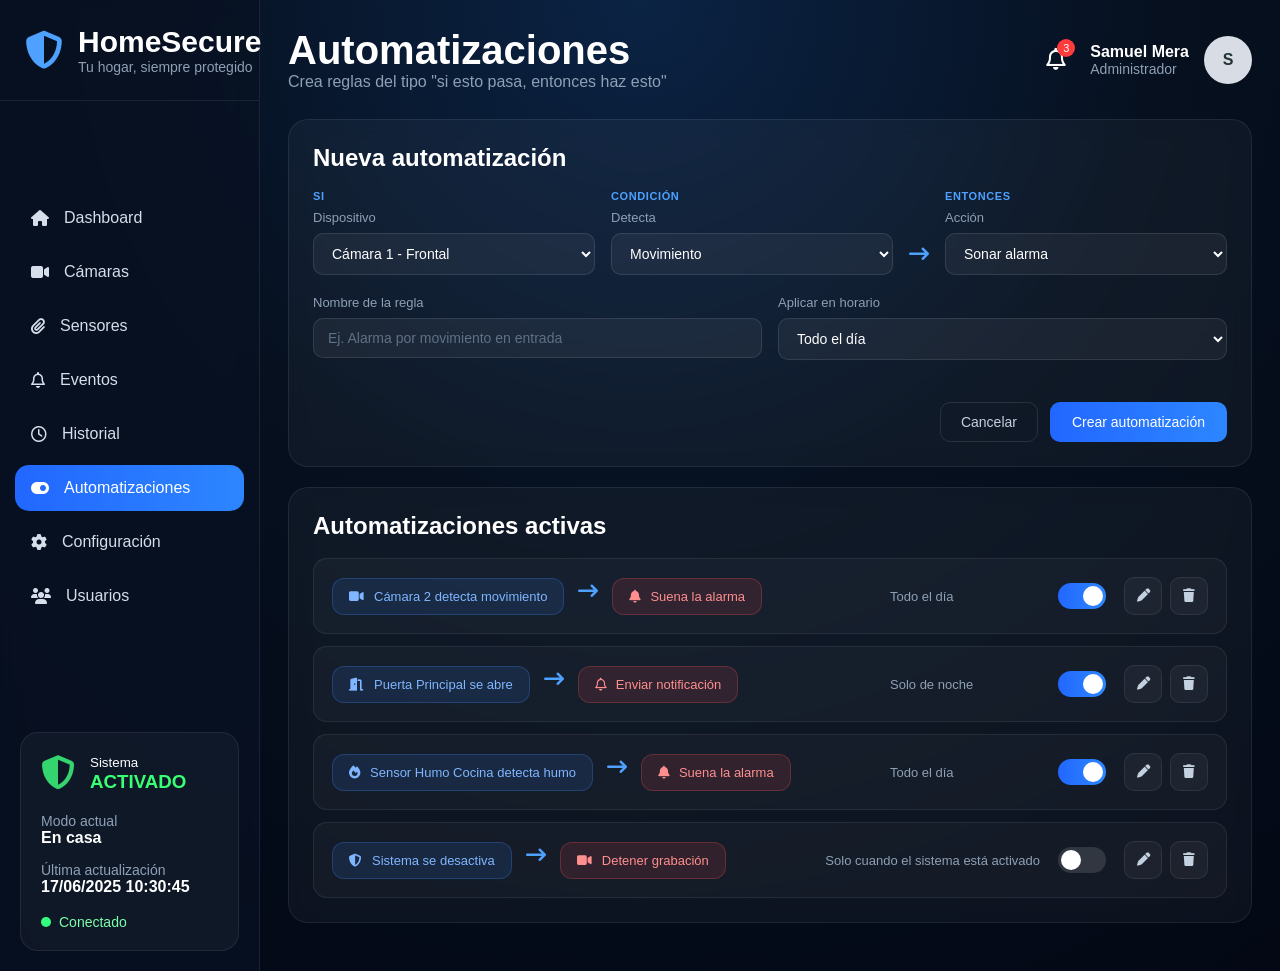
==== automatizacion.html @ 413c31ad "todas las demas paginas" ====
<!DOCTYPE html>
<html lang="es">
<head>
    <meta charset="UTF-8">
    <meta name="viewport" content="width=device-width, initial-scale=1.0">
    <title>HomeSecure - Automatizaciones</title>

    <link rel="stylesheet" href="css/styles.css">

    <!-- Iconos -->
    <link rel="stylesheet"
    href="https://cdnjs.cloudflare.com/ajax/libs/font-awesome/6.7.2/css/all.min.css">
</head>
<body>

<div class="dashboard">

    <!-- ================= SIDEBAR ================= -->

    <aside class="sidebar">

        <div class="logo">
            <i class="fa-solid fa-shield-halved"></i>
            <div>
                <h2>HomeSecure</h2>
                <p>Tu hogar, siempre protegido</p>
            </div>
        </div>

        <nav>

            <a href="index2.html"><i class="fa-solid fa-house"></i> Dashboard</a>
            <a href="camaras.html"><i class="fa-solid fa-video"></i> Cámaras</a>
            <a href="sensores.html"><i class="fa-solid fa-paperclip"></i> Sensores</a>
            <a href="eventos.html"><i class="fa-regular fa-bell"></i> Eventos</a>
            <a href="historial.html"><i class="fa-regular fa-clock"></i> Historial</a>
            <a href="automatizacion.html" class="active"><i class="fa-solid fa-toggle-on"></i> Automatizaciones</a>
            <a href="configuracion.html"><i class="fa-solid fa-gear"></i> Configuración</a>
            <a href="usuarios.html"><i class="fa-solid fa-users"></i> Usuarios</a>

        </nav>

        <div class="system-status">

            <div class="status-header">
                <i class="fa-solid fa-shield-halved"></i>
                <div>
                    <small>Sistema</small>
                    <h3>ACTIVADO</h3>
                </div>
            </div>

            <div class="status-info">
                <p>Modo actual</p>
                <strong>En casa</strong>
            </div>

            <div class="status-info">
                <p>Última actualización</p>
                <strong>17/06/2025 10:30:45</strong>
            </div>

            <div class="online">
                <span></span> Conectado
            </div>

        </div>

    </aside>

    <!-- ================= CONTENIDO ================= -->

    <main class="main-content">

        <!-- Header -->

        <header class="topbar">

            <div>
                <h1>Automatizaciones</h1>
                <p>Crea reglas del tipo "si esto pasa, entonces haz esto"</p>
            </div>

            <div class="user-area">

                <div class="notification">
                    <i class="fa-regular fa-bell"></i>
                    <span>3</span>
                </div>

                <div class="user">

                    <div>
                        <h4>Samuel Mera</h4>
                        <p>Administrador</p>
                    </div>

                    <div class="avatar">S</div>

                </div>

            </div>

        </header>

        <!-- Formulario nueva regla -->

        <section class="config-section">

            <div class="section-title">
                <h2>Nueva automatización</h2>
            </div>

            <form class="rule-builder" id="form-automatizacion">

                <div class="rule-builder-row">

                    <div class="rule-step">
                        <span class="rule-step-label">SI</span>
                        <div class="form-field">
                            <label for="regla-dispositivo">Dispositivo</label>
                            <select id="regla-dispositivo">
                                <option>Cámara 1 - Frontal</option>
                                <option>Cámara 2 - Entrada</option>
                                <option>Cámara 3 - Sala</option>
                                <option>Sensor Puerta Principal</option>
                                <option>Sensor Ventana Trasera</option>
                                <option>Sensor Humo Cocina</option>
                            </select>
                        </div>
                    </div>

                    <div class="rule-step">
                        <span class="rule-step-label">CONDICIÓN</span>
                        <div class="form-field">
                            <label for="regla-condicion">Detecta</label>
                            <select id="regla-condicion">
                                <option>Movimiento</option>
                                <option>Apertura</option>
                                <option>Humo</option>
                                <option>Rotura de vidrio</option>
                                <option>Desconexión</option>
                            </select>
                        </div>
                    </div>

                    <i class="fa-solid fa-arrow-right-long rule-arrow"></i>

                    <div class="rule-step">
                        <span class="rule-step-label">ENTONCES</span>
                        <div class="form-field">
                            <label for="regla-accion">Acción</label>
                            <select id="regla-accion">
                                <option>Sonar alarma</option>
                                <option>Enviar notificación</option>
                                <option>Encender luces</option>
                                <option>Bloquear puerta</option>
                                <option>Grabar clip de 30s</option>
                            </select>
                        </div>
                    </div>

                </div>

                <div class="form-row">
                    <div class="form-field">
                        <label for="regla-nombre">Nombre de la regla</label>
                        <input type="text" id="regla-nombre" placeholder="Ej. Alarma por movimiento en entrada">
                    </div>

                    <div class="form-field">
                        <label for="regla-horario">Aplicar en horario</label>
                        <select id="regla-horario">
                            <option>Todo el día</option>
                            <option>Solo de noche (22:00 - 06:00)</option>
                            <option>Solo cuando el sistema está activado</option>
                        </select>
                    </div>
                </div>

                <div class="form-actions">
                    <button type="button" class="btn-cancel">Cancelar</button>
                    <button type="submit" class="btn-save">Crear automatización</button>
                </div>

            </form>

        </section>

        <!-- Reglas existentes -->

        <section class="config-section">

            <div class="section-title">
                <h2>Automatizaciones activas</h2>
            </div>

            <div class="config-list">

                <div class="rule-card">

                    <div class="rule-flow">
                        <span class="rule-pill trigger"><i class="fa-solid fa-video"></i> Cámara 2 detecta movimiento</span>
                        <i class="fa-solid fa-arrow-right-long rule-arrow"></i>
                        <span class="rule-pill action"><i class="fa-solid fa-bell"></i> Suena la alarma</span>
                    </div>

                    <div class="rule-card-meta">
                        <span>Todo el día</span>
                    </div>

                    <label class="switch">
                        <input type="checkbox" checked>
                        <span class="slider"></span>
                    </label>

                    <div class="config-item-actions">
                        <button class="icon-btn" title="Editar"><i class="fa-solid fa-pen"></i></button>
                        <button class="icon-btn danger" title="Eliminar"><i class="fa-solid fa-trash"></i></button>
                    </div>

                </div>

                <div class="rule-card">

                    <div class="rule-flow">
                        <span class="rule-pill trigger"><i class="fa-solid fa-door-open"></i> Puerta Principal se abre</span>
                        <i class="fa-solid fa-arrow-right-long rule-arrow"></i>
                        <span class="rule-pill action"><i class="fa-regular fa-bell"></i> Enviar notificación</span>
                    </div>

                    <div class="rule-card-meta">
                        <span>Solo de noche</span>
                    </div>

                    <label class="switch">
                        <input type="checkbox" checked>
                        <span class="slider"></span>
                    </label>

                    <div class="config-item-actions">
                        <button class="icon-btn" title="Editar"><i class="fa-solid fa-pen"></i></button>
                        <button class="icon-btn danger" title="Eliminar"><i class="fa-solid fa-trash"></i></button>
                    </div>

                </div>

                <div class="rule-card">

                    <div class="rule-flow">
                        <span class="rule-pill trigger"><i class="fa-solid fa-fire"></i> Sensor Humo Cocina detecta humo</span>
                        <i class="fa-solid fa-arrow-right-long rule-arrow"></i>
                        <span class="rule-pill action"><i class="fa-solid fa-bell"></i> Suena la alarma</span>
                    </div>

                    <div class="rule-card-meta">
                        <span>Todo el día</span>
                    </div>

                    <label class="switch">
                        <input type="checkbox" checked>
                        <span class="slider"></span>
                    </label>

                    <div class="config-item-actions">
                        <button class="icon-btn" title="Editar"><i class="fa-solid fa-pen"></i></button>
                        <button class="icon-btn danger" title="Eliminar"><i class="fa-solid fa-trash"></i></button>
                    </div>

                </div>

                <div class="rule-card">

                    <div class="rule-flow">
                        <span class="rule-pill trigger"><i class="fa-solid fa-shield-halved"></i> Sistema se desactiva</span>
                        <i class="fa-solid fa-arrow-right-long rule-arrow"></i>
                        <span class="rule-pill action"><i class="fa-solid fa-video"></i> Detener grabación</span>
                    </div>

                    <div class="rule-card-meta">
                        <span>Solo cuando el sistema está activado</span>
                    </div>

                    <label class="switch">
                        <input type="checkbox">
                        <span class="slider"></span>
                    </label>

                    <div class="config-item-actions">
                        <button class="icon-btn" title="Editar"><i class="fa-solid fa-pen"></i></button>
                        <button class="icon-btn danger" title="Eliminar"><i class="fa-solid fa-trash"></i></button>
                    </div>

                </div>

            </div>

        </section>

    </main>

</div>

<script>
    document.getElementById('form-automatizacion').addEventListener('submit', function(e){
        e.preventDefault();
    });
</script>

</body>
</html>
---- css/styles.css ----
*{
    margin:0;
    padding:0;
    box-sizing:border-box;
}

body{
    font-family: "Segoe UI", Arial, sans-serif;
    background:
    radial-gradient(circle at top,#0b2344 0%,#06101f 45%,#030814 100%);
    color:white;
}

/* ==========================
   DASHBOARD
========================== */

.dashboard{
    display:grid;
    grid-template-columns:260px 1fr;
    min-height:100vh;
}

/* ==========================
   SIDEBAR
========================== */

.sidebar{

    display:flex;
    flex-direction:column;

    justify-content:space-between;

    background:rgba(8,18,35,.75);
    backdrop-filter:blur(12px);

    border-right:1px solid rgba(255,255,255,.08);

}
h2{
    color: white;
}

.logo{

    display:flex;
    align-items:center;
    gap:15px;

    padding:25px;

    border-bottom:1px solid rgba(255,255,255,.08);

}

.logo i{
    color:#4ea1ff;
    font-size:38px;
}

.logo h2{
    font-size:30px;
}

.logo p{
    color:#8ea0b5;
    font-size:14px;
}

nav{

    display:flex;
    flex-direction:column;

    padding:15px;

    gap:8px;

}

nav a{

    text-decoration:none;
    color:#d5deea;

    display:flex;
    align-items:center;

    gap:15px;

    padding:14px 16px;

    border-radius:14px;

    transition:.3s;

}

nav a:hover{

    background:rgba(255,255,255,.06);

}

nav .active{

    background:linear-gradient(90deg,#2267ff,#2d86ff);

    color:white;

}

.system-status{

    margin:20px;
    padding:20px;

    background:rgba(255,255,255,.04);

    border:1px solid rgba(255,255,255,.08);

    border-radius:18px;

}

.status-header{

    display:flex;
    align-items:center;

    gap:15px;

    margin-bottom:20px;

}

.status-header i{

    color:#34d46f;
    font-size:34px;

}

.status-header h3{
    color:#38ff73;
}

.status-info{

    margin:15px 0;

}

.status-info p{

    color:#8fa1b8;
    font-size:14px;

}

.online{

    display:flex;
    align-items:center;

    gap:8px;

    margin-top:18px;

    color:#7affaa;

    font-size:14px;

}

.online span{

    width:10px;
    height:10px;

    background:#32ff7e;

    border-radius:50%;

}

/* ==========================
   MAIN
========================== */

.main-content{
    padding:28px;
}

/* ==========================
   TOPBAR
========================== */

.topbar{

    display:flex;

    justify-content:space-between;
    align-items:center;

    margin-bottom:28px;

}

.topbar h1{
    font-size:40px;
}

.topbar p{
    color:#8ea0b5;
}

.user-area{

    display:flex;
    align-items:center;

    gap:25px;

}

.notification{

    position:relative;
    font-size:22px;

}

.notification span{

    position:absolute;

    top:-8px;
    right:-10px;

    background:#ff3b3b;

    width:18px;
    height:18px;

    border-radius:50%;

    display:flex;
    justify-content:center;
    align-items:center;

    font-size:11px;

}

.user{

    display:flex;
    align-items:center;

    gap:15px;

}

.user p{
    color:#8ea0b5;
    font-size:14px;
}

.avatar{

    width:48px;
    height:48px;

    border-radius:50%;

    background:#d8dde5;
    color:#233;

    display:flex;
    justify-content:center;
    align-items:center;

    font-weight:bold;

}

/* ==========================
   TARJETAS SUPERIORES
========================== */

.stats{

    display:grid;
    grid-template-columns:repeat(4,1fr);

    gap:18px;

    margin-bottom:22px;

}

.card{

    display:flex;
    align-items:center;

    gap:18px;

    padding:22px;

    background:rgba(255,255,255,.05);

    border:1px solid rgba(255,255,255,.08);

    border-radius:18px;

    backdrop-filter:blur(10px);

    transition:.3s;

}

.card:hover{

    transform:translateY(-4px);

}

.card i{

    font-size:32px;

    padding:18px;

    border-radius:16px;

}

.green i{background:rgba(45,255,119,.15);color:#39ff73;}
.blue i{background:rgba(60,140,255,.15);color:#4ea1ff;}
.purple i{background:rgba(155,90,255,.15);color:#b06dff;}
.red i{background:rgba(255,80,80,.15);color:#ff5a5a;}
.amber i{background:rgba(247,176,52,.15);color:#f7b034;}

.card p{
    color:#8ea0b5;
}

.card span{
    color:#a8b6c8;
    font-size:14px;
}

/* ==========================
   GRID PRINCIPAL
========================== */

.content-grid{

    display:grid;
    grid-template-columns:2fr 1fr;

    gap:20px;

    margin-bottom:20px;

}

/* ==========================
   PANEL GENERAL
========================== */

.camera-section,
.alerts,
.sensor-panel,
.activity{

    background:rgba(255,255,255,.04);

    border:1px solid rgba(255,255,255,.08);

    border-radius:20px;

    padding:18px;

    backdrop-filter:blur(10px);

}

.section-title{

    display:flex;

    justify-content:space-between;
    align-items:center;

    margin-bottom:18px;

}

.section-title a{

    text-decoration:none;
    color:#4ea1ff;

}

/* ==========================
   CAMARAS
========================== */

.camera-grid{

    display:grid;
    grid-template-columns:2.5fr 1fr;

    gap:15px;

}

.camera-main{

    position:relative;

    border-radius:18px;
    overflow:hidden;

}

.camera-main img{

    width:100%;
    height:100%;

    object-fit:cover;

    display:block;

}

.camera-label{

    position:absolute;

    top:16px;
    left:16px;

}

.camera-label h3{

    background:rgba(0,0,0,.45);

    padding:8px 12px;

    border-radius:10px;

    margin-bottom:8px;

}

.camera-label span{

    background:#16b84a;

    padding:6px 12px;

    border-radius:8px;

    font-size:13px;

}

.camera-side{

    display:flex;
    flex-direction:column;

    gap:14px;

}

.camera-small{

    position:relative;

    border-radius:16px;
    overflow:hidden;

}

.camera-small img{

    width:100%;
    height:170px;

    object-fit:cover;

}

.camera-small span{

    position:absolute;

    top:12px;
    left:12px;

    background:#16b84a;

    padding:5px 10px;

    border-radius:8px;

    font-size:12px;

}

.camera-small h4{

    position:absolute;

    top:42px;
    left:12px;

    background:rgba(0,0,0,.45);

    padding:6px 10px;

    border-radius:8px;

    font-size:13px;

}

.btn-link{

    width:100%;

    margin-top:18px;

    padding:12px;

    border-radius:12px;

    border:1px solid rgba(255,255,255,.08);

    background:transparent;

    color:#4ea1ff;

    cursor:pointer;

}

/* ==========================
   ALERTAS
========================== */

.alert{

    display:flex;
    align-items:center;

    gap:14px;

    padding:14px;

    margin-bottom:14px;

    border-radius:14px;

    border:1px solid;

}

.alert i{
    font-size:24px;
}

.alert span{

    margin-left:auto;

    padding:5px 10px;

    border-radius:8px;

    font-size:12px;

}

.high{
    border-color:#5c1c1c;
}
.high i,.high span{
    color:#ff5656;
}

.medium{
    border-color:#5c4015;
}
.medium i,.medium span{
    color:#f7b034;
}

.low{
    border-color:#4b4318;
}
.low i,.low span{
    color:#d9b23f;
}

.info{
    border-color:#1f5336;
}
.info i,.info span{
    color:#45d37d;
}

/* ==========================
   SEGUNDA FILA
========================== */

.bottom-grid{

    display:grid;
    grid-template-columns:1.3fr 1fr;

    gap:20px;

    margin-bottom:20px;

}

/* ==========================
   SENSORES
========================== */

.sensor-grid{

    display:grid;
    grid-template-columns:repeat(3,1fr);

    gap:12px;

}

.sensor{

    border:1px solid rgba(53,255,122,.35);

    background:rgba(20,70,40,.18);

    border-radius:12px;

    padding:14px;

    font-size:14px;

    display:flex;
    align-items:center;

    gap:10px;

}

.sensor i{
    color:#35ff7a;
}

/* ==========================
   GRAFICO
========================== */

.chart-placeholder{

    height:250px;

    border-radius:16px;

    border:1px dashed rgba(255,255,255,.15);

    display:flex;
    justify-content:center;
    align-items:center;

    color:#7f94aa;

}

/* ==========================
   BOTONES
========================== */

.actions{

    display:grid;
    grid-template-columns:repeat(4,1fr);

    gap:18px;

}

.action{

    border:none;

    border-radius:16px;

    padding:20px;

    color:white;

    cursor:pointer;

    font-size:16px;

    display:flex;
    align-items:center;
    justify-content:center;

    gap:12px;

    transition:.3s;

}

.action:hover{

    transform:translateY(-3px);

}

.action.green{
    background:linear-gradient(90deg,#0b5c2f,#179949);
}

.action.dark{
    background:#172230;
}

.action.red{
    background:linear-gradient(90deg,#7f1d1d,#b92b2b);
}

/* ==========================
   RESPONSIVE
========================== */

@media(max-width:1200px){

    .stats{
        grid-template-columns:repeat(2,1fr);
    }

    .content-grid{
        grid-template-columns:1fr;
    }

    .bottom-grid{
        grid-template-columns:1fr;
    }

}

@media(max-width:900px){

    .dashboard{
        grid-template-columns: 1fr;
        grid-template-rows: auto 1fr; 
    }

    .sidebar{
        display: flex;
        flex-direction: column; 
        align-items: stretch;
        
        width: 100%;
        height: auto;
        
        border-right: none;
        border-bottom: 1px solid rgba(255,255,255,.08);
        padding: 15px;
    }

    .logo{
        border-bottom: 1px solid rgba(255,255,255,.05);
        padding: 0 0 15px 0;
        justify-content: center; 
    }

    .logo p {
        display: none;
    }

    nav{
        flex-direction: row;
        flex-wrap: wrap; 
        
        justify-content: center; 
        padding: 15px 0 0 0;
        gap: 8px;
    }

    nav a{
        padding: 8px 14px;
        font-size: 14px;
        gap: 8px;
        flex: 1 1 auto; 
        justify-content: center;
        text-align: center;
    }

    .system-status {
        display: none; 
    }

    /* Estilos del resto del grid */
    .camera-grid{
        grid-template-columns:1fr;
    }

    .sensor-grid{
        grid-template-columns:repeat(2,1fr);
    }

    .actions{
        grid-template-columns:repeat(2,1fr);
    }
}


@media(max-width:600px){

    .stats{
        grid-template-columns:1fr;
    }

    .sensor-grid{
        grid-template-columns:1fr;
    }

    .actions{
        grid-template-columns:1fr;
    }

    .topbar{

        flex-direction:column;
        align-items:flex-start;

        gap:15px;

    }

}

/* ==========================
   PAGINA SENSORES
========================== */

.sensors-toolbar{

    display:flex;
    align-items:center;
    justify-content:space-between;

    flex-wrap:wrap;

    gap:15px;

    margin-bottom:22px;

}

.sensors-filters{

    display:flex;
    gap:10px;

    flex-wrap:wrap;

}

.sensors-filters button{

    border:1px solid rgba(255,255,255,.08);
    background:rgba(255,255,255,.04);
    color:#c3d0e0;

    padding:10px 18px;

    border-radius:12px;

    cursor:pointer;

    font-size:14px;

    transition:.3s;

}

.sensors-filters button:hover{
    background:rgba(255,255,255,.08);
}

.sensors-filters button.active{

    background:linear-gradient(90deg,#2267ff,#2d86ff);
    border-color:transparent;
    color:white;

}

.btn-add-sensor{

    display:flex;
    align-items:center;
    gap:10px;

    border:none;

    padding:12px 20px;

    border-radius:12px;

    background:linear-gradient(90deg,#0b5c2f,#179949);

    color:white;

    cursor:pointer;

    font-size:14px;

    transition:.3s;

}

.btn-add-sensor:hover{
    transform:translateY(-2px);
}

.sensors-full-grid{

    display:grid;
    grid-template-columns:repeat(auto-fill,minmax(280px,1fr));

    gap:18px;

    margin-bottom:26px;

}

.sensor-card{

    background:rgba(255,255,255,.04);

    border:1px solid rgba(255,255,255,.08);

    border-radius:20px;

    padding:20px;

    backdrop-filter:blur(10px);

    transition:.3s;

    position:relative;

}

.sensor-card:hover{
    transform:translateY(-4px);
}

.sensor-card-header{

    display:flex;
    align-items:center;

    gap:14px;

    margin-bottom:16px;

}

.sensor-icon{

    width:52px;
    height:52px;

    border-radius:14px;

    display:flex;
    align-items:center;
    justify-content:center;

    font-size:22px;

    flex-shrink:0;

}

.sensor-card.ok .sensor-icon{
    background:rgba(45,255,119,.15);
    color:#39ff73;
}

.sensor-card.alert .sensor-icon{
    background:rgba(255,80,80,.15);
    color:#ff5a5a;
}

.sensor-card.warning .sensor-icon{
    background:rgba(247,176,52,.15);
    color:#f7b034;
}

.sensor-card.offline .sensor-icon{
    background:rgba(140,150,165,.15);
    color:#8c96a5;
}

.sensor-card-title h3{

    font-size:16px;
    margin-bottom:4px;

}

.sensor-card-title p{

    color:#8ea0b5;
    font-size:13px;

}

.sensor-status-pill{

    position:absolute;

    top:20px;
    right:20px;

    padding:5px 12px;

    border-radius:8px;

    font-size:11px;
    font-weight:600;

    letter-spacing:.3px;

}

.sensor-card.ok .sensor-status-pill{
    background:rgba(45,255,119,.15);
    color:#39ff73;
}

.sensor-card.alert .sensor-status-pill{
    background:rgba(255,80,80,.15);
    color:#ff5a5a;
}

.sensor-card.warning .sensor-status-pill{
    background:rgba(247,176,52,.15);
    color:#f7b034;
}

.sensor-card.offline .sensor-status-pill{
    background:rgba(140,150,165,.15);
    color:#8c96a5;
}

.sensor-card-body{

    display:flex;
    flex-direction:column;

    gap:12px;

}

.sensor-meta{

    display:flex;
    justify-content:space-between;
    align-items:center;

    font-size:13px;

    color:#a8b6c8;

}

.sensor-meta span:first-child{
    color:#8ea0b5;
}

.battery-row{

    display:flex;
    align-items:center;

    gap:10px;

    font-size:13px;

    color:#a8b6c8;

}

.battery-bar{

    flex:1;

    height:8px;

    border-radius:6px;

    background:rgba(255,255,255,.08);

    overflow:hidden;

}

.battery-fill{

    height:100%;

    border-radius:6px;

    background:linear-gradient(90deg,#2d86ff,#4ea1ff);

}

.battery-fill.low{
    background:linear-gradient(90deg,#b92b2b,#ff5a5a);
}

.battery-fill.mid{
    background:linear-gradient(90deg,#b98a1d,#f7b034);
}

@media(max-width:600px){

    .sensors-toolbar{
        flex-direction:column;
        align-items:stretch;
    }

    .sensors-full-grid{
        grid-template-columns:1fr;
    }

}

/* ==========================
   PAGINA EVENTOS
========================== */

.events-panel{

    background:rgba(255,255,255,.04);

    border:1px solid rgba(255,255,255,.08);

    border-radius:20px;

    padding:18px;

    backdrop-filter:blur(10px);

}

.events-table-wrapper{

    border-radius:14px;
    overflow:hidden;

    border:1px solid rgba(255,255,255,.08);

}

/* Sobreescritura del componente tabla de Bootstrap
   para que herede el tema oscuro del dashboard */

.events-table{

    --bs-table-bg:transparent;
    --bs-table-color:#d5deea;
    --bs-table-striped-bg:rgba(255,255,255,.03);
    --bs-table-striped-color:#d5deea;
    --bs-table-hover-bg:rgba(255,255,255,.06);
    --bs-table-hover-color:#ffffff;
    --bs-table-border-color:rgba(255,255,255,.08);

    margin-bottom:0;

}

.events-table thead th{

    background:rgba(255,255,255,.05);

    color:#8ea0b5;

    font-size:12px;
    font-weight:600;
    text-transform:uppercase;
    letter-spacing:.4px;

    border-bottom:1px solid rgba(255,255,255,.08);

    padding:14px 16px;

}

.events-table tbody td{

    padding:14px 16px;

    font-size:14px;

    vertical-align:middle;

}

.events-table tbody td:first-child i{

    width:18px;

    margin-right:10px;

    color:#4ea1ff;

    text-align:center;

}

.badge-urgencia{

    display:inline-block;

    padding:5px 12px;

    border-radius:8px;

    font-size:12px;
    font-weight:600;

}

.badge-urgencia.alta{
    background:rgba(255,80,80,.15);
    color:#ff5656;
}

.badge-urgencia.media{
    background:rgba(247,176,52,.15);
    color:#f7b034;
}

.badge-urgencia.baja{
    background:rgba(217,178,63,.15);
    color:#d9b23f;
}

.badge-urgencia.info{
    background:rgba(69,211,125,.15);
    color:#45d37d;
}

@media(max-width:600px){

    .events-table thead th,
    .events-table tbody td{
        padding:10px 12px;
        font-size:13px;
        white-space:nowrap;
    }

}
/* ==========================
   PAGINA CONFIGURACION
========================== */

.config-tabs{

    display:flex;

    gap:10px;

    margin-bottom:24px;

    flex-wrap:wrap;

}

.config-tab{

    display:flex;
    align-items:center;

    gap:10px;

    border:1px solid rgba(255,255,255,.08);
    background:rgba(255,255,255,.04);
    color:#c3d0e0;

    padding:12px 20px;

    border-radius:14px;

    cursor:pointer;

    font-size:14px;

    transition:.3s;

}

.config-tab:hover{
    background:rgba(255,255,255,.08);
}

.config-tab.active{

    background:linear-gradient(90deg,#2267ff,#2d86ff);
    border-color:transparent;
    color:white;

}

.config-section{

    background:rgba(255,255,255,.04);

    border:1px solid rgba(255,255,255,.08);

    border-radius:20px;

    padding:24px;

    backdrop-filter:blur(10px);

    margin-bottom:20px;

}

.btn-add{

    display:flex;
    align-items:center;
    gap:10px;

    border:none;

    padding:12px 20px;

    border-radius:12px;

    background:linear-gradient(90deg,#0b5c2f,#179949);

    color:white;

    cursor:pointer;

    font-size:14px;

    transition:.3s;

}

.btn-add:hover{
    transform:translateY(-2px);
}

/* ---- Formulario agregar (colapsable) ---- */

.config-form{

    max-height:0;
    overflow:hidden;

    opacity:0;

    transition:max-height .35s ease, opacity .25s ease, margin .35s ease;

    margin-bottom:0;

}

.config-form.open{

    max-height:400px;
    opacity:1;

    margin-bottom:22px;

    padding:20px;

    background:rgba(255,255,255,.03);

    border:1px solid rgba(255,255,255,.08);

    border-radius:16px;

}

.form-row{

    display:grid;
    grid-template-columns:1fr 1fr;

    gap:16px;

    margin-bottom:16px;

}

.form-field{

    display:flex;
    flex-direction:column;

    gap:8px;

}

.form-field label{

    font-size:13px;
    color:#8ea0b5;

}

.form-field input,
.form-field select{

    background:rgba(255,255,255,.05);

    border:1px solid rgba(255,255,255,.1);

    border-radius:10px;

    padding:11px 14px;

    color:white;

    font-size:14px;

    outline:none;

    transition:.2s;

}

.form-field input:focus,
.form-field select:focus{
    border-color:#4ea1ff;
}

.form-field input::placeholder{
    color:#5f7185;
}

.form-actions{

    display:flex;
    justify-content:flex-end;

    gap:12px;

    margin-top:6px;

}

.btn-cancel{

    border:1px solid rgba(255,255,255,.1);
    background:transparent;
    color:#c3d0e0;

    padding:11px 20px;

    border-radius:10px;

    cursor:pointer;

    font-size:14px;

    transition:.3s;

}

.btn-cancel:hover{
    background:rgba(255,255,255,.06);
}

.btn-save{

    border:none;

    background:linear-gradient(90deg,#2267ff,#2d86ff);

    color:white;

    padding:11px 22px;

    border-radius:10px;

    cursor:pointer;

    font-size:14px;

    transition:.3s;

}

.btn-save:hover{
    transform:translateY(-2px);
}

/* ---- Listado de items (camaras / sensores) ---- */

.config-list{

    display:flex;
    flex-direction:column;

    gap:12px;

}

.config-item{

    display:flex;
    align-items:center;

    gap:16px;

    padding:16px;

    background:rgba(255,255,255,.03);

    border:1px solid rgba(255,255,255,.08);

    border-radius:14px;

    transition:.3s;

}

.config-item:hover{
    background:rgba(255,255,255,.06);
}

.config-item-icon{

    width:48px;
    height:48px;

    border-radius:12px;

    display:flex;
    justify-content:center;
    align-items:center;

    font-size:20px;

    flex-shrink:0;

}

.config-item-icon.purple{background:rgba(155,90,255,.15);color:#b06dff;}
.config-item-icon.green{background:rgba(45,255,119,.15);color:#39ff73;}
.config-item-icon.blue{background:rgba(60,140,255,.15);color:#4ea1ff;}

.config-item-info{
    flex:1;
}

.config-item-info h4{

    font-size:15px;
    margin-bottom:4px;

}

.config-item-info p{

    font-size:13px;
    color:#8ea0b5;

}

.config-item-status{

    padding:6px 12px;

    border-radius:8px;

    font-size:12px;
    font-weight:600;

    white-space:nowrap;

}

.config-item-status.online{
    background:rgba(45,255,119,.15);
    color:#39ff73;
}

.config-item-status.offline{
    background:rgba(140,150,165,.15);
    color:#8c96a5;
}

.config-item-actions{

    display:flex;

    gap:8px;

}

.icon-btn{

    width:38px;
    height:38px;

    display:flex;
    justify-content:center;
    align-items:center;

    border-radius:10px;

    border:1px solid rgba(255,255,255,.08);

    background:rgba(255,255,255,.04);

    color:#c3d0e0;

    cursor:pointer;

    transition:.3s;

}

.icon-btn:hover{
    background:rgba(255,255,255,.1);
}

.icon-btn.danger:hover{
    background:rgba(255,80,80,.15);
    color:#ff5a5a;
}

/* ---- Preferencias generales (toggles) ---- */

.pref-list{

    display:flex;
    flex-direction:column;

    gap:4px;

}

.pref-item{

    display:flex;
    align-items:center;
    justify-content:space-between;

    gap:20px;

    padding:18px 4px;

    border-bottom:1px solid rgba(255,255,255,.06);

}

.pref-item:last-child{
    border-bottom:none;
}

.pref-info h4{

    font-size:15px;
    margin-bottom:4px;

}

.pref-info p{

    font-size:13px;
    color:#8ea0b5;

}

.switch{

    position:relative;

    display:inline-block;

    width:48px;
    height:26px;

    flex-shrink:0;

}

.switch input{

    opacity:0;

    width:0;
    height:0;

}

.slider{

    position:absolute;

    cursor:pointer;

    top:0;
    left:0;
    right:0;
    bottom:0;

    background:rgba(255,255,255,.12);

    border-radius:26px;

    transition:.3s;

}

.slider::before{

    position:absolute;

    content:"";

    height:20px;
    width:20px;

    left:3px;
    bottom:3px;

    background:white;

    border-radius:50%;

    transition:.3s;

}

.switch input:checked + .slider{
    background:linear-gradient(90deg,#2267ff,#2d86ff);
}

.switch input:checked + .slider::before{
    transform:translateX(22px);
}

@media(max-width:600px){

    .form-row{
        grid-template-columns:1fr;
    }

    .config-item{
        flex-wrap:wrap;
    }

    .config-item-status{
        order:3;
    }

    .config-item-actions{
        order:4;
        margin-left:auto;
    }

    .pref-item{
        align-items:flex-start;
    }

}

/* ==========================
   PAGINA USUARIOS
========================== */

.user-avatar{

    width:48px;
    height:48px;

    border-radius:50%;

    background:linear-gradient(135deg,#2267ff,#2d86ff);

    color:white;

    display:flex;
    justify-content:center;
    align-items:center;

    font-weight:bold;
    font-size:15px;

    flex-shrink:0;

}

.user-avatar.offline{
    background:rgba(140,150,165,.25);
    color:#c3d0e0;
}

.role-badge{

    padding:6px 12px;

    border-radius:8px;

    font-size:12px;
    font-weight:600;

    white-space:nowrap;

}

.role-badge.admin{
    background:rgba(155,90,255,.15);
    color:#b06dff;
}

.role-badge.member{
    background:rgba(60,140,255,.15);
    color:#4ea1ff;
}

.role-badge.guest{
    background:rgba(247,176,52,.15);
    color:#f7b034;
}

@media(max-width:700px){

    .config-item{
        flex-wrap:wrap;
    }

    .role-badge{
        order:3;
    }

    .config-item-status{
        order:4;
    }

    .config-item-actions{
        order:5;
        margin-left:auto;
    }

}

/* ==========================
   PAGINA AUTOMATIZACION
========================== */

.rule-builder{

    display:flex;
    flex-direction:column;

    gap:20px;

}

.rule-builder-row{

    display:flex;
    align-items:flex-end;

    gap:16px;

    flex-wrap:wrap;

}

.rule-step{

    display:flex;
    flex-direction:column;

    gap:8px;

    flex:1;

    min-width:180px;

}

.rule-step-label{

    font-size:11px;
    font-weight:700;

    letter-spacing:.6px;

    color:#4ea1ff;

}

.rule-arrow{

    color:#4ea1ff;

    font-size:20px;

    margin-bottom:11px;

    flex-shrink:0;

}

/* ---- Tarjetas de reglas existentes ---- */

.rule-card{

    display:flex;
    align-items:center;

    gap:18px;

    flex-wrap:wrap;

    padding:18px;

    background:rgba(255,255,255,.03);

    border:1px solid rgba(255,255,255,.08);

    border-radius:14px;

    transition:.3s;

}

.rule-card:hover{
    background:rgba(255,255,255,.06);
}

.rule-flow{

    display:flex;
    align-items:center;

    gap:14px;

    flex-wrap:wrap;

    flex:1;

    min-width:260px;

}

.rule-pill{

    display:flex;
    align-items:center;

    gap:10px;

    padding:10px 16px;

    border-radius:12px;

    font-size:13px;

    white-space:nowrap;

}

.rule-pill.trigger{
    background:rgba(60,140,255,.12);
    color:#7fb6ff;
    border:1px solid rgba(60,140,255,.25);
}

.rule-pill.action{
    background:rgba(255,80,80,.12);
    color:#ff8f8f;
    border:1px solid rgba(255,80,80,.25);
}

.rule-card-meta{

    font-size:13px;
    color:#8ea0b5;

    min-width:150px;

}

@media(max-width:900px){

    .rule-builder-row{
        flex-direction:column;
        align-items:stretch;
    }

    .rule-arrow{
        transform:rotate(90deg);
        margin:0 auto;
    }

}

@media(max-width:700px){

    .rule-card{
        flex-direction:column;
        align-items:flex-start;
    }

    .rule-card .switch{
        align-self:flex-start;
    }

}

/* ==========================
   PAGINA HISTORIAL
========================== */

.history-chart{

    margin-bottom:20px;

}

.chart-canvas-wrapper{

    position:relative;

    height:280px;

    width:100%;

}

.history-toolbar{

    display:flex;
    align-items:center;
    justify-content:space-between;

    flex-wrap:wrap;

    gap:15px;

    margin-bottom:18px;

}

.date-filter{

    background:rgba(255,255,255,.05);

    border:1px solid rgba(255,255,255,.1);

    border-radius:12px;

    padding:10px 14px;

    color:white;

    font-size:14px;

    outline:none;

    color-scheme:dark;

}

.date-filter:focus{
    border-color:#4ea1ff;
}

.pagination{

    display:flex;
    align-items:center;
    justify-content:center;

    gap:18px;

    margin-top:20px;

    color:#8ea0b5;

    font-size:14px;

}

.page-btn{

    width:38px;
    height:38px;

    display:flex;
    justify-content:center;
    align-items:center;

    border-radius:10px;

    border:1px solid rgba(255,255,255,.08);

    background:rgba(255,255,255,.04);

    color:#c3d0e0;

    cursor:pointer;

    transition:.3s;

}

.page-btn:hover:not(:disabled){
    background:rgba(255,255,255,.1);
}

.page-btn:disabled{

    opacity:.4;

    cursor:not-allowed;

}

@media(max-width:600px){

    .history-toolbar{
        flex-direction:column;
        align-items:stretch;
    }

    .date-filter{
        width:100%;
    }

    .chart-canvas-wrapper{
        height:220px;
    }

}
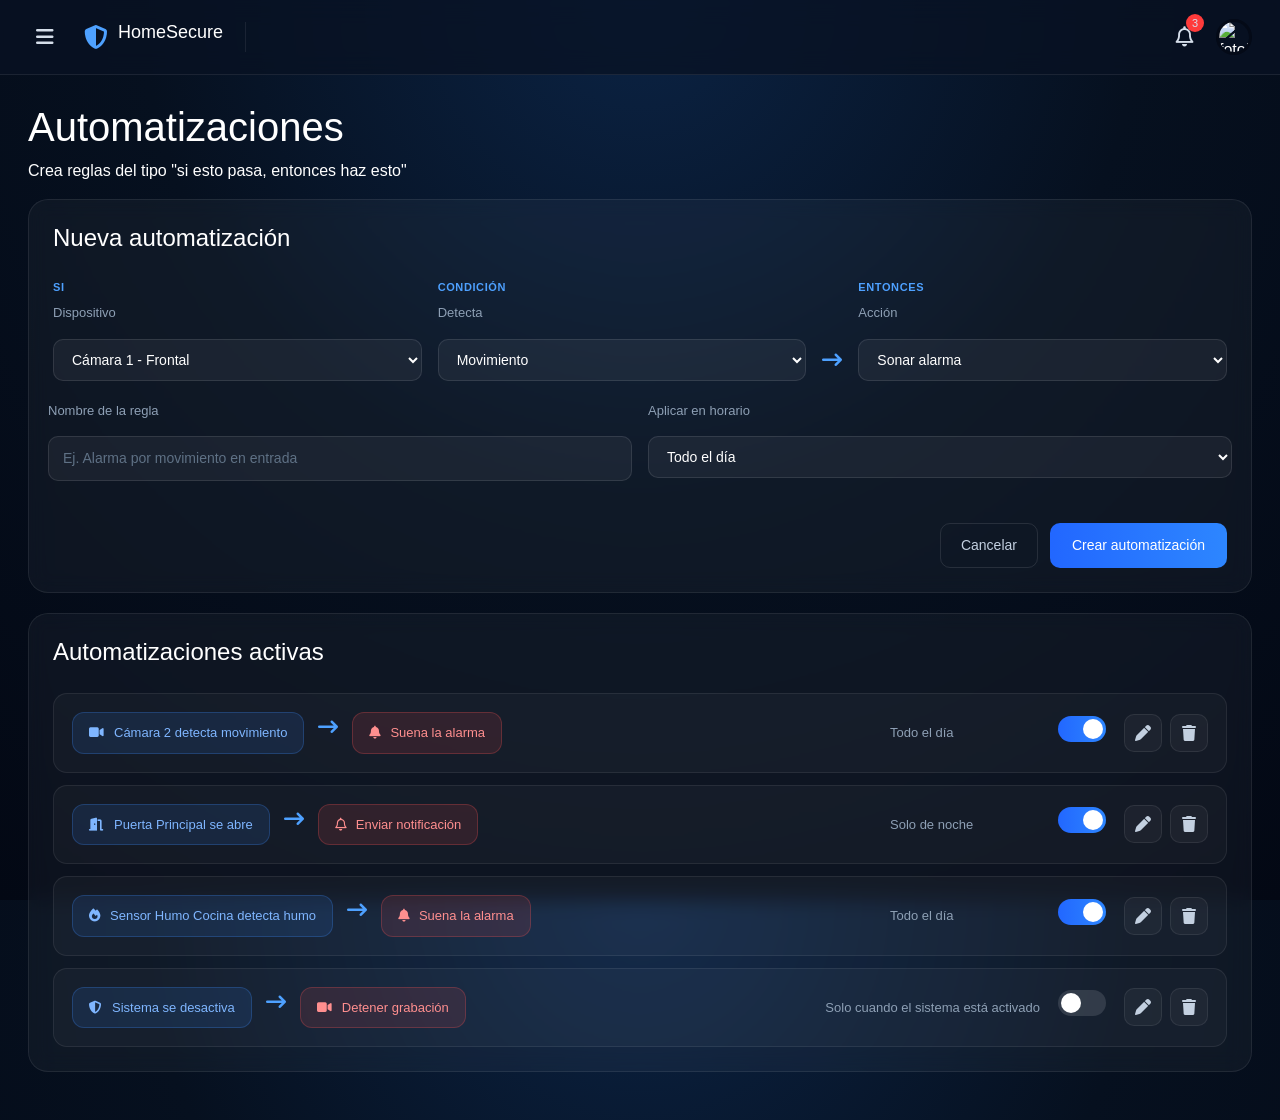
==== commit c369d39b: "anvace 1 completado frontend" ====
--- a/automatizacion.html
+++ b/automatizacion.html
@@ -4,6 +4,8 @@
     <meta charset="UTF-8">
     <meta name="viewport" content="width=device-width, initial-scale=1.0">
     <title>HomeSecure - Automatizaciones</title>
+     <!-- boostrap -->
+    <link rel="stylesheet" href="https://cdn.jsdelivr.net/npm/bootstrap@4.0.0/dist/css/bootstrap.min.css" integrity="sha384-Gn5384xqQ1aoWXA+058RXPxPg6fy4IWvTNh0E263XmFcJlSAwiGgFAW/dAiS6JXm" crossorigin="anonymous">
 
     <link rel="stylesheet" href="css/styles.css">
 
@@ -13,95 +15,142 @@
 </head>
 <body>
 
-<div class="dashboard">
-
-    <!-- ================= SIDEBAR ================= -->
-
-    <aside class="sidebar">
-
-        <div class="logo">
-            <i class="fa-solid fa-shield-halved"></i>
-            <div>
-                <h2>HomeSecure</h2>
-                <p>Tu hogar, siempre protegido</p>
-            </div>
-        </div>
-
-        <nav>
-
-            <a href="index2.html"><i class="fa-solid fa-house"></i> Dashboard</a>
-            <a href="camaras.html"><i class="fa-solid fa-video"></i> Cámaras</a>
-            <a href="sensores.html"><i class="fa-solid fa-paperclip"></i> Sensores</a>
-            <a href="eventos.html"><i class="fa-regular fa-bell"></i> Eventos</a>
-            <a href="historial.html"><i class="fa-regular fa-clock"></i> Historial</a>
-            <a href="automatizacion.html" class="active"><i class="fa-solid fa-toggle-on"></i> Automatizaciones</a>
-            <a href="configuracion.html"><i class="fa-solid fa-gear"></i> Configuración</a>
-            <a href="usuarios.html"><i class="fa-solid fa-users"></i> Usuarios</a>
-
-        </nav>
-
-        <div class="system-status">
-
-            <div class="status-header">
-                <i class="fa-solid fa-shield-halved"></i>
-                <div>
-                    <small>Sistema</small>
-                    <h3>ACTIVADO</h3>
-                </div>
-            </div>
-
-            <div class="status-info">
-                <p>Modo actual</p>
-                <strong>En casa</strong>
-            </div>
-
-            <div class="status-info">
-                <p>Última actualización</p>
-                <strong>17/06/2025 10:30:45</strong>
-            </div>
-
-            <div class="online">
-                <span></span> Conectado
-            </div>
-
-        </div>
-
-    </aside>
+            <!-- ================= HEADER ================= -->
+            <header class="topbar">
+
+                <div class="topbar-left">
+    
+                    <button class="menu-toggle" id="menuToggle" aria-label="Abrir menú">
+                        <i class="fa-solid fa-bars"></i>
+                    </button>
+    
+                    <div class="header-logo">
+                        <i class="fa-solid fa-shield-halved"></i>
+                        <h2>HomeSecure</h2>
+                    </div>
+    
+                </div>
+    
+                <div class="user-area">
+                    <div class="notification">
+                        <i class="fa-regular fa-bell"></i>
+                        <span>3</span>
+                    </div>
+    
+                    <div class="usuario">
+                        <div class="avatar">
+                            <img src="https://img.magnific.com/vector-premium/hombre-profesional-negocios-casual-joven-icono-avatar-ilustracion_1277826-623.jpg?semt=ais_hybrid&w=740&q=80" alt="fotoPerfil">
+                        </div>
+                    </div>
+                </div>
+    
+            </header>
+    
+    
+    
+        <!-- ================= SIDEBAR ================= -->
+    
+        <aside class="sidebar">
+    
+            <nav>
+    
+                <a href="#" class="active"><i class="fa-solid fa-house"></i> Dashboard</a>
+                <a href="camaras.html"><i class="fa-solid fa-video"></i> Cámaras</a>
+                <a href="sensores.html"><i class="fa-solid fa-paperclip"></i> Sensores</a>
+                <a href="eventos.html"><i class="fa-regular fa-bell"></i> Eventos</a>
+                <a href="historial.html"><i class="fa-regular fa-clock"></i> Historial</a>
+                <a href="automatizacion.html"><i class="fa-solid fa-toggle-on"></i> Automatizaciones</a>
+                <a href="configuracion.html"><i class="fa-solid fa-gear"></i> Configuración</a>
+                <a href="usuarios.html"><i class="fa-solid fa-users"></i> Usuarios</a>
+                <a href="index.html"><i class="fa-solid fa-sign-out-alt"></i> Salir</a>
+    
+            </nav>
+    
+            <div class="system-status">
+    
+                <div class="status-header">
+                    <i class="fa-solid fa-shield-halved"></i>
+                    <div class="status-info">
+                        <h6>Sistema</h6>
+                        <span class="badge badge-success">ACTIVADO</span>
+                    </div>
+                </div>
+    
+                <div class="status-info">
+                    <p>Modo actual</p>
+                    <select class="Opciones">
+                        <option value="Casa">Casa</option>
+                        <option value="Casa de Vacaciones">Casa de Vacaciones</option>
+                        <option value="Negocio">Negocio</option>
+                    </select>
+                    
+                </div>
+                <hr>
+    
+                <div class="usuario">
+                        <div class="usuario-info">
+                            <h4>Samuel Mera</h4>
+                            <p>Administrador</p>
+                        </div>
+                        <div class="avatar"> 
+                            <img src="https://img.magnific.com/vector-premium/hombre-profesional-negocios-casual-joven-icono-avatar-ilustracion_1277826-623.jpg?semt=ais_hybrid&w=740&q=80" alt="fotoPerfil">
+                        </div>
+                    </div>
+                <div class="comunicacion">
+                        <button type="button" class="btn btn-primary" data-toggle="modal" data-target="#modal-contacto" data-whatever="@getbootstrap">Necesita ayuda?</button>
+                    </div>
+                </div>
+    
+    
+    
+        </aside>
+    
+        <!-- Modal fuera del sidebar-->
+    
+            <div class="modal fade" id="modal-contacto" tabindex="-1" role="dialog" aria-labelledby="exampleModalLabel" aria-hidden="true">
+                <div class="modal-dialog" role="document">
+                    <div class="modal-content">
+                    <div class="modal-header">
+                        <h5 class="modal-title" id="exampleModalLabel">Comunicate con nosotros!</h5>
+                        <button type="button" class="close" data-dismiss="modal" aria-label="Close">
+                        <span aria-hidden="true">&times;</span>
+                        </button>
+                    </div>
+                    <div class="modal-body">
+                        <form>
+                        <div class="form-group">
+                            <label for="recipient-name" class="col-form-label">Numero de contacto:</label>
+                            <input type="text" class="form-control" id="recipient-name">
+                        </div>
+                        <div class="form-group">
+                            <label for="message-text" class="col-form-label">Mensaje:</label>
+                            <textarea class="form-control" id="message-text"></textarea>
+                        </div>
+                        </form>
+                    </div>
+                    <div class="modal-footer">
+                        <button type="button" class="btn btn-secondary" data-dismiss="modal">Cerrar</button>
+                        <button type="button" class="btn btn-primary" data-dismiss="modal">Enviar mensaje</button>
+                    </div>
+                    </div>
+                </div>
+                </div>
+    
+    
+        <!-- ================= OVERLAY (fondo oscuro al abrir el sidebar) ================= -->
+        <div class="sidebar-overlay" id="sidebarOverlay"></div>
+    
+
 
     <!-- ================= CONTENIDO ================= -->
 
     <main class="main-content">
 
         <!-- Header -->
-
-        <header class="topbar">
-
             <div>
                 <h1>Automatizaciones</h1>
                 <p>Crea reglas del tipo "si esto pasa, entonces haz esto"</p>
             </div>
-
-            <div class="user-area">
-
-                <div class="notification">
-                    <i class="fa-regular fa-bell"></i>
-                    <span>3</span>
-                </div>
-
-                <div class="user">
-
-                    <div>
-                        <h4>Samuel Mera</h4>
-                        <p>Administrador</p>
-                    </div>
-
-                    <div class="avatar">S</div>
-
-                </div>
-
-            </div>
-
-        </header>
 
         <!-- Formulario nueva regla -->
 
@@ -298,14 +347,10 @@
         </section>
 
     </main>
-
-</div>
-
-<script>
-    document.getElementById('form-automatizacion').addEventListener('submit', function(e){
-        e.preventDefault();
-    });
-</script>
+    <script src="https://code.jquery.com/jquery-3.2.1.slim.min.js" integrity="sha384-KJ3o2DKtIkvYIK3UENzmM7KCkRr/rE9/Qpg6aAZGJwFDMVNA/GpGFF93hXpG5KkN" crossorigin="anonymous"></script>
+    <script src="https://cdn.jsdelivr.net/npm/popper.js@1.12.9/dist/umd/popper.min.js" integrity="sha384-ApNbgh9B+Y1QKtv3Rn7W3mgPxhU9K/ScQsAP7hUibX39j7fakFPskvXusvfa0b4Q" crossorigin="anonymous"></script>
+    <script src="https://cdn.jsdelivr.net/npm/bootstrap@4.0.0/dist/js/bootstrap.min.js" integrity="sha384-JZR6Spejh4U02d8jOt6vLEHfe/JQGiRRSQQxSfFWpi1MquVdAyjUar5+76PVCmYl" crossorigin="anonymous"></script>
+    <script src="js/javascript.js"></script>
 
 </body>
 </html>
--- a/css/styles.css
+++ b/css/styles.css
@@ -1,8 +1,44 @@
+
+/*
+cosas que se eliminaron:
+
+status info
+online estado
+
+
+agregadas:
+
+avatar
+
+*/
 
 *{
     margin:0;
     padding:0;
     box-sizing:border-box;
+}
+
+/*Paleta*/
+:root {
+
+    /*Sidebar*/
+    --fondoAzul: #2267ff33;
+    --fondoMorado: #7b3cff22;
+    --fondoOscuro: #040a17;
+    --fondoTarjetaSide: rgba(255,255,255,.03);
+
+
+    /*Logo*/
+    --fondoLogo:rgba(40,110,255,.15); 
+    --bordeLogo:rgba(78,161,255,.25);
+    --sombraLogo:rgba(78,161,255,.2); 
+
+    --texto: #FFFFFF;
+    --fondoBotones: #2267ff;
+}
+
+html, body{
+    height:100%;
 }
 
 body{
@@ -10,7 +46,168 @@
     background:
     radial-gradient(circle at top,#0b2344 0%,#06101f 45%,#030814 100%);
     color:white;
-}
+    display:flex;
+    flex-direction:column;
+    min-height:100vh;
+}
+
+/* ==========================
+   HEADER
+========================== */
+
+.topbar-left{
+    display:flex;
+    align-items:center;
+    gap:22px;
+}
+
+.menu-toggle{
+    background:none;
+    border:none;
+    color:#d5deea;
+    font-size:20px;
+    cursor:pointer;
+    padding:8px;
+    border-radius:10px;
+    transition:.3s;
+}
+
+.menu-toggle:hover{
+    background:rgba(255,255,255,.06);
+}
+
+.header-logo{
+    display:flex;
+    align-items:center;
+    gap:10px;
+
+    padding-right:22px;
+    border-right:1px solid rgba(255,255,255,.08);
+}
+
+.header-logo i{
+    color:#4ea1ff;
+    font-size:24px;
+}
+
+.header-logo h2{
+    font-size:18px;
+}
+
+
+/* ==========================
+   USER AREA (derecha del header)
+========================== */
+
+.user-area{
+    display:flex;
+    align-items:center;
+    gap:22px;
+}
+
+.notification{
+    position:relative;
+    font-size:20px;
+    color:#d5deea;
+    cursor:pointer;
+}
+
+.notification span{
+    position:absolute;
+    top:-8px;
+    right:-10px;
+
+    background:#ff3b3b;
+
+    width:18px;
+    height:18px;
+
+    border-radius:50%;
+
+    display:flex;
+    justify-content:center;
+    align-items:center;
+
+    font-size:11px;
+}
+/*agregando avatar a la seccion de usuario*/
+
+.user-area .usuario{
+    width:auto;
+    gap:10px;
+}
+
+
+.user-area .avatar{
+    width:36px;
+    height:36px;
+    margin-left:0;
+}
+
+
+
+.topbar{
+    display:flex;
+    align-items:center;
+    justify-content:space-between;
+    height: 80px;
+
+    padding:14px 28px;
+
+    background:rgba(8,18,35,.75);
+    backdrop-filter:blur(12px);
+
+    border-bottom:1px solid rgba(255,255,255,.08);
+
+    position:sticky;
+    top:0;
+
+    z-index:60;
+}
+
+/*titulos de las paginas*/
+
+.page-title{
+    padding:28px 28px 0 28px;
+}
+
+.page-title h1{
+    font-size:28px;
+}
+
+.page-title p{
+    color:#8ea0b5;
+    font-size:13px;
+}
+
+/* ==========================
+   OVERLAY DEL SIDEBAR
+========================== */
+
+.sidebar-overlay{
+    display:none;
+
+    position:fixed;
+    inset:0;
+
+    background:rgba(0,0,0,.5);
+
+    z-index:40;
+}
+
+.sidebar-overlay.activo{
+    display:block;
+}
+
+
+/* ==========================
+   Modal Contacto
+========================== */
+
+#modal-contacto{
+    color: black;
+}
+
 
 /* ==========================
    DASHBOARD
@@ -18,9 +215,37 @@
 
 .dashboard{
     display:grid;
-    grid-template-columns:260px 1fr;
-    min-height:100vh;
-}
+    grid-template-columns:1fr;
+    flex:1;
+}
+
+
+/*Cabezera menu y logo tanto en sidebar como en header*/
+.logo{
+
+    display:flex;
+    align-items:center;
+    gap: 10px;
+
+    padding:25px;
+
+    border-bottom:1px solid rgba(255,255,255,.08);
+
+}
+.logo i{ /*Menu logo*/
+    color:white;
+    font-size:28px;
+}
+
+.iconLogo i{
+    color:#4ea1ff;
+    font-size:38px;
+}
+
+.logo h2{
+    font-size:25px;
+}
+
 
 /* ==========================
    SIDEBAR
@@ -33,132 +258,168 @@
 
     justify-content:space-between;
 
-    background:rgba(8,18,35,.75);
+    background:rgba(8,18,35,.95);
     backdrop-filter:blur(12px);
 
     border-right:1px solid rgba(255,255,255,.08);
 
+    position:fixed;
+    top: 80px;
+    left:0;
+
+    width:280px;
+    height:calc(100vh - 80px);
+
+    overflow-y:auto;
+
+    z-index:50;
+
+    transform:translateX(-100%);
+    transition:transform .3s ease;
+
+}
+
+.sidebar.activo{
+    transform:translateX(0);
+}
+
+@media(max-width:400px){
+    .sidebar{
+        width:85vw;
+    }
 }
 h2{
     color: white;
-}
-
-.logo{
-
-    display:flex;
-    align-items:center;
+    font-size: 24px;
+}
+
+
+
+nav{
+
+    display:flex;
+    flex-direction:column;
+
+    padding:15px;
+
+    gap:8px;
+
+}
+
+nav a{
+
+    text-decoration:none;
+    color:#d5deea;
+
+    display:flex;
+    align-items:center;
+
     gap:15px;
 
-    padding:25px;
-
-    border-bottom:1px solid rgba(255,255,255,.08);
-
-}
-
-.logo i{
-    color:#4ea1ff;
-    font-size:38px;
-}
-
-.logo h2{
-    font-size:30px;
-}
-
-.logo p{
+    padding:14px 16px;
+
+    border-radius:14px;
+
+    transition:.3s;
+
+}
+
+nav a:hover{
+
+    background:rgba(255,255,255,.06);
+
+}
+
+nav .active{
+
+    background:linear-gradient(90deg,#2267ff,#2d86ff);
+
+    color:white;
+
+}
+
+/*Tarjeta estado del sistema*/
+
+.system-status{
+
+    margin:20px;
+    padding:20px;
+
+    background:rgba(255,255,255,.04);
+
+    border:1px solid rgba(255,255,255,.08);
+
+    border-radius:18px;
+
+}
+
+.system-status hr{
+    border: none;
+    height: 2px;
+    background-color: var(--fondoBotones);
+}
+
+.status-header{
+
+    display:flex;
+    align-items:center;
+
+    gap:15px;
+
+    margin-bottom:20px;
+
+}
+
+.status-header i{
+
+    color:#34d46f;
+    font-size:34px;
+
+}
+
+.status-header h3{
+    color:#38ff73;
+}
+
+
+.usuario{
+    display: flex;
+    align-items: center;       
+    width: 100%;
+}
+
+.usuario p{
     color:#8ea0b5;
     font-size:14px;
 }
 
-nav{
-
-    display:flex;
-    flex-direction:column;
-
-    padding:15px;
-
-    gap:8px;
-
-}
-
-nav a{
-
-    text-decoration:none;
-    color:#d5deea;
-
-    display:flex;
-    align-items:center;
-
-    gap:15px;
-
-    padding:14px 16px;
-
-    border-radius:14px;
-
-    transition:.3s;
-
-}
-
-nav a:hover{
-
-    background:rgba(255,255,255,.06);
-
-}
-
-nav .active{
-
-    background:linear-gradient(90deg,#2267ff,#2d86ff);
-
-    color:white;
-
-}
-
-.system-status{
-
-    margin:20px;
-    padding:20px;
-
-    background:rgba(255,255,255,.04);
-
-    border:1px solid rgba(255,255,255,.08);
-
-    border-radius:18px;
-
-}
-
-.status-header{
-
-    display:flex;
-    align-items:center;
-
-    gap:15px;
-
-    margin-bottom:20px;
-
-}
-
-.status-header i{
-
-    color:#34d46f;
-    font-size:34px;
-
-}
-
-.status-header h3{
-    color:#38ff73;
-}
-
 .status-info{
 
-    margin:15px 0;
-
-}
-
-.status-info p{
-
-    color:#8fa1b8;
-    font-size:14px;
-
-}
+    margin-top: 5%;
+    margin-bottom: 10%;
+
+}
+
+.avatar img{
+    width: 100%;
+    height: 100%;
+    object-fit: cover;
+    object-position: center;
+}
+
+
+.avatar{
+    width: 40%;
+    height:40%;
+    border-radius:50%;
+    border:3px solid var(--fondoOscuro);
+    overflow:hidden;
+
+    margin-left: auto;
+}
+
+
+
 
 .online{
 
@@ -185,6 +446,7 @@
     border-radius:50%;
 
 }
+
 
 /* ==========================
    MAIN
@@ -194,98 +456,7 @@
     padding:28px;
 }
 
-/* ==========================
-   TOPBAR
-========================== */
-
-.topbar{
-
-    display:flex;
-
-    justify-content:space-between;
-    align-items:center;
-
-    margin-bottom:28px;
-
-}
-
-.topbar h1{
-    font-size:40px;
-}
-
-.topbar p{
-    color:#8ea0b5;
-}
-
-.user-area{
-
-    display:flex;
-    align-items:center;
-
-    gap:25px;
-
-}
-
-.notification{
-
-    position:relative;
-    font-size:22px;
-
-}
-
-.notification span{
-
-    position:absolute;
-
-    top:-8px;
-    right:-10px;
-
-    background:#ff3b3b;
-
-    width:18px;
-    height:18px;
-
-    border-radius:50%;
-
-    display:flex;
-    justify-content:center;
-    align-items:center;
-
-    font-size:11px;
-
-}
-
-.user{
-
-    display:flex;
-    align-items:center;
-
-    gap:15px;
-
-}
-
-.user p{
-    color:#8ea0b5;
-    font-size:14px;
-}
-
-.avatar{
-
-    width:48px;
-    height:48px;
-
-    border-radius:50%;
-
-    background:#d8dde5;
-    color:#233;
-
-    display:flex;
-    justify-content:center;
-    align-items:center;
-
-    font-weight:bold;
-
-}
+
 
 /* ==========================
    TARJETAS SUPERIORES
@@ -390,6 +561,10 @@
 
 }
 
+.alerts h4{
+    font-size: 16px;
+}
+
 .section-title{
 
     display:flex;
@@ -592,31 +767,33 @@
 
 }
 
+/*Se reemplazo con boostrap*/
+
 .high{
     border-color:#5c1c1c;
 }
-.high i,.high span{
+.high i{
     color:#ff5656;
 }
 
 .medium{
     border-color:#5c4015;
 }
-.medium i,.medium span{
+.medium i{
     color:#f7b034;
 }
 
 .low{
     border-color:#4b4318;
 }
-.low i,.low span{
+.low i{
     color:#d9b23f;
 }
 
 .info{
     border-color:#1f5336;
 }
-.info i,.info span{
+.info i{
     color:#45d37d;
 }
 
@@ -671,6 +848,8 @@
     color:#35ff7a;
 }
 
+
+
 /* ==========================
    GRAFICO
 ========================== */
@@ -768,56 +947,6 @@
 
 @media(max-width:900px){
 
-    .dashboard{
-        grid-template-columns: 1fr;
-        grid-template-rows: auto 1fr; 
-    }
-
-    .sidebar{
-        display: flex;
-        flex-direction: column; 
-        align-items: stretch;
-        
-        width: 100%;
-        height: auto;
-        
-        border-right: none;
-        border-bottom: 1px solid rgba(255,255,255,.08);
-        padding: 15px;
-    }
-
-    .logo{
-        border-bottom: 1px solid rgba(255,255,255,.05);
-        padding: 0 0 15px 0;
-        justify-content: center; 
-    }
-
-    .logo p {
-        display: none;
-    }
-
-    nav{
-        flex-direction: row;
-        flex-wrap: wrap; 
-        
-        justify-content: center; 
-        padding: 15px 0 0 0;
-        gap: 8px;
-    }
-
-    nav a{
-        padding: 8px 14px;
-        font-size: 14px;
-        gap: 8px;
-        flex: 1 1 auto; 
-        justify-content: center;
-        text-align: center;
-    }
-
-    .system-status {
-        display: none; 
-    }
-
     /* Estilos del resto del grid */
     .camera-grid{
         grid-template-columns:1fr;
@@ -849,11 +978,37 @@
 
     .topbar{
 
-        flex-direction:column;
-        align-items:flex-start;
-
-        gap:15px;
-
+        flex-wrap: nowrap;
+        padding: 10px 12px;
+        gap: 8px;
+
+        
+    }
+    .topbar > * {
+        flex-shrink: 0;
+    }
+    
+    .notifications,
+    .user-profile {
+        white-space: nowrap;
+    }
+
+
+    /*Para las letras reduciendo tamanio*/
+    .main-content h2{
+        font-size: 16px;
+    }
+
+
+
+    .alerts h4{
+        font-size: 14px;
+    }
+    .alerts p{
+        font-size: 12px;
+    }
+    .alerts i{
+        font-size: 14px;
     }
 
 }
@@ -1014,6 +1169,17 @@
     color:#ff5a5a;
 }
 
+.sensor-card.alert{
+    padding: 20px;          
+    margin-bottom: 0;       
+    display: block;  
+          
+}
+
+.senor-card.alert p{
+    font-size: 14px;
+}
+
 .sensor-card.warning .sensor-icon{
     background:rgba(247,176,52,.15);
     color:#f7b034;
@@ -1023,6 +1189,40 @@
     background:rgba(140,150,165,.15);
     color:#8c96a5;
 }
+
+
+/*Para sensores del dashboard*/
+
+.sensor.ok {
+    background:rgba(45,255,119,.15);
+    color: white;
+}
+.sensor.ok i {
+    color: #39ff73;
+}
+
+.sensor.alert{
+    background:rgba(255,80,80,.15);
+    border-color: red;
+    color:red;
+}
+.sensor.alert i{
+    color: red;
+    font-size: 13px;
+}
+
+.sensor.warning {
+    border-color: #f7b034;
+    background:rgba(247,176,52,.15);
+    color:#f7b034;
+}
+
+.sensor.warning i{
+    color:#f7b034;
+}
+
+
+
 
 .sensor-card-title h3{
 
